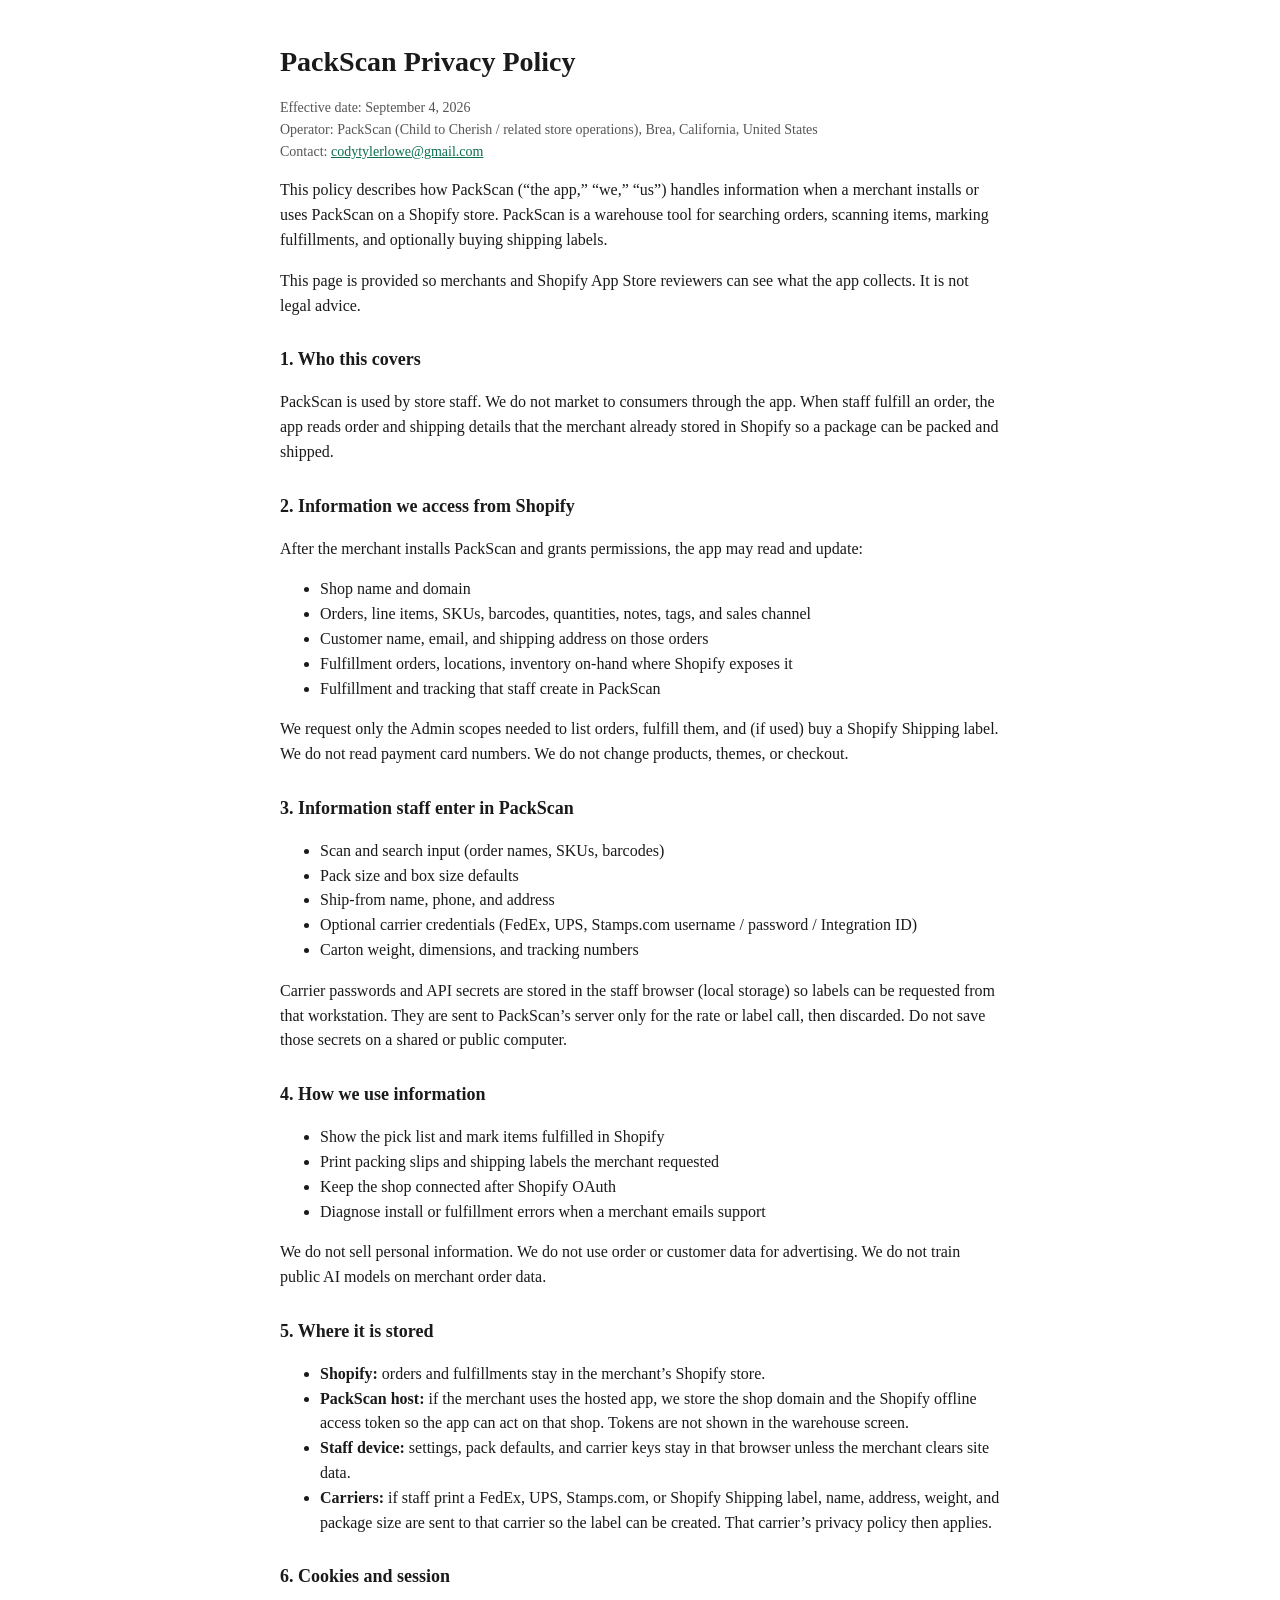
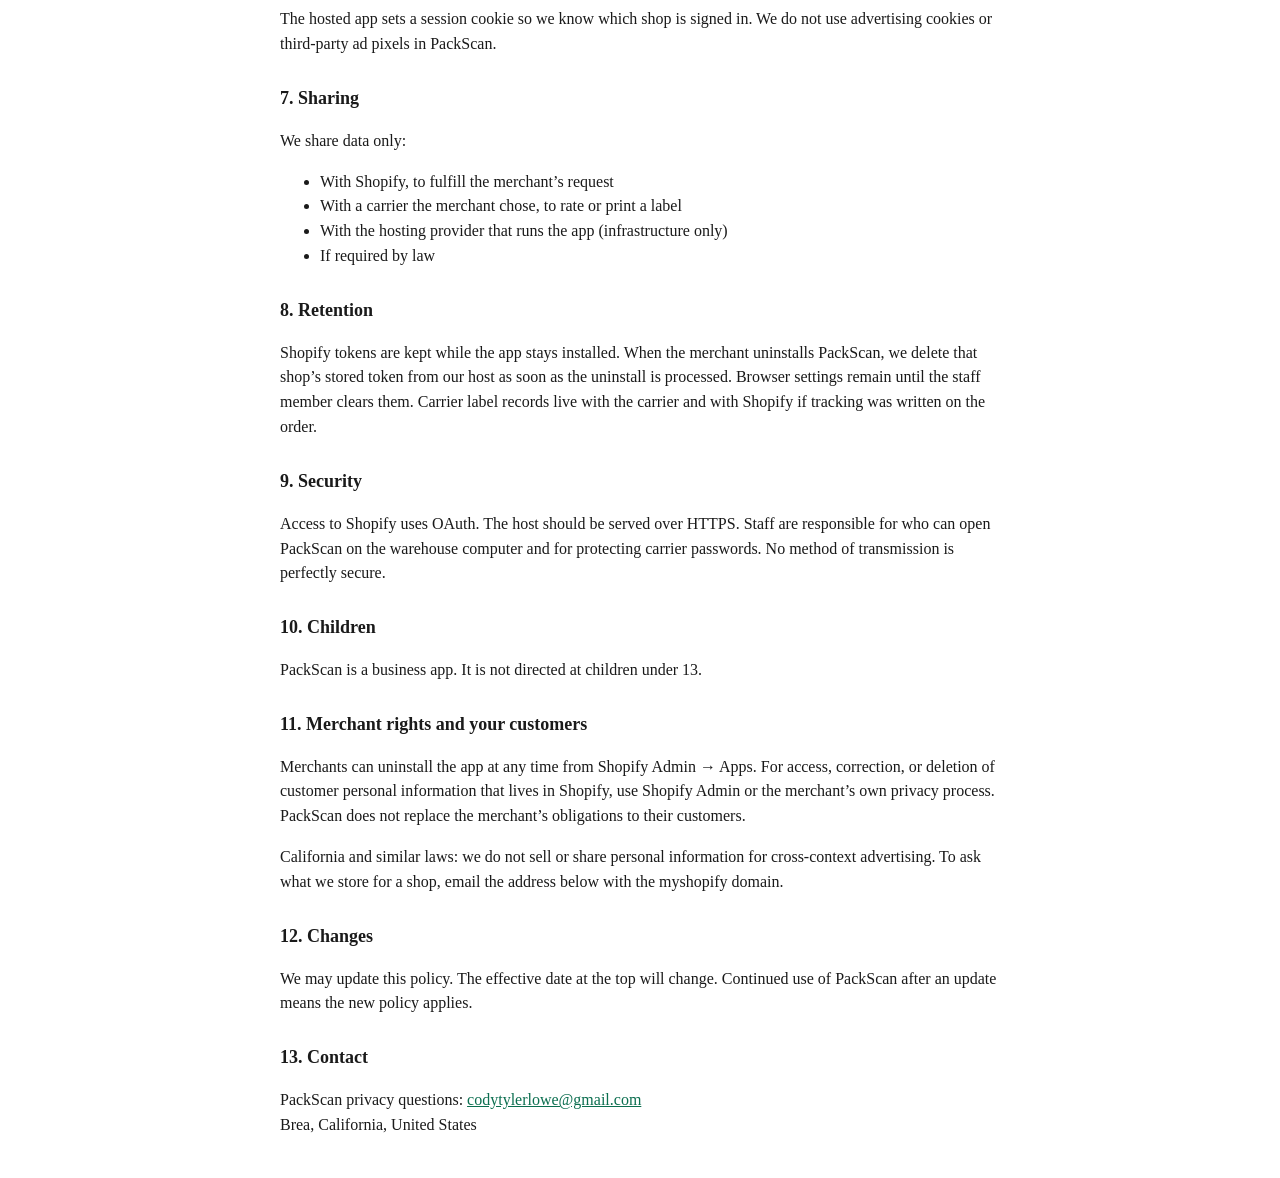
==== privacy.html @ 64a0c382 "Initial PackScan app setup" ====
<!DOCTYPE html>
<html lang="en">
<head>
  <meta charset="utf-8" />
  <meta name="viewport" content="width=device-width, initial-scale=1" />
  <title>PackScan Privacy Policy</title>
  <style>
    body { font-family: Georgia, "Times New Roman", serif; max-width: 720px; margin: 40px auto; padding: 0 20px; color: #1a1a1a; line-height: 1.55; }
    h1 { font-size: 28px; margin-bottom: 8px; }
    h2 { font-size: 18px; margin-top: 28px; }
    p, li { font-size: 16px; }
    .meta { color: #555; font-size: 14px; }
    a { color: #0b6e4f; }
  </style>
</head>
<body>
  <h1>PackScan Privacy Policy</h1>
  <p class="meta">Effective date: September 4, 2026<br />Operator: PackScan (Child to Cherish / related store operations), Brea, California, United States<br />Contact: <a href="mailto:codytylerlowe@gmail.com">codytylerlowe@gmail.com</a></p>

  <p>This policy describes how PackScan (“the app,” “we,” “us”) handles information when a merchant installs or uses PackScan on a Shopify store. PackScan is a warehouse tool for searching orders, scanning items, marking fulfillments, and optionally buying shipping labels.</p>
  <p>This page is provided so merchants and Shopify App Store reviewers can see what the app collects. It is not legal advice.</p>

  <h2>1. Who this covers</h2>
  <p>PackScan is used by store staff. We do not market to consumers through the app. When staff fulfill an order, the app reads order and shipping details that the merchant already stored in Shopify so a package can be packed and shipped.</p>

  <h2>2. Information we access from Shopify</h2>
  <p>After the merchant installs PackScan and grants permissions, the app may read and update:</p>
  <ul>
    <li>Shop name and domain</li>
    <li>Orders, line items, SKUs, barcodes, quantities, notes, tags, and sales channel</li>
    <li>Customer name, email, and shipping address on those orders</li>
    <li>Fulfillment orders, locations, inventory on-hand where Shopify exposes it</li>
    <li>Fulfillment and tracking that staff create in PackScan</li>
  </ul>
  <p>We request only the Admin scopes needed to list orders, fulfill them, and (if used) buy a Shopify Shipping label. We do not read payment card numbers. We do not change products, themes, or checkout.</p>

  <h2>3. Information staff enter in PackScan</h2>
  <ul>
    <li>Scan and search input (order names, SKUs, barcodes)</li>
    <li>Pack size and box size defaults</li>
    <li>Ship-from name, phone, and address</li>
    <li>Optional carrier credentials (FedEx, UPS, Stamps.com username / password / Integration ID)</li>
    <li>Carton weight, dimensions, and tracking numbers</li>
  </ul>
  <p>Carrier passwords and API secrets are stored in the staff browser (local storage) so labels can be requested from that workstation. They are sent to PackScan’s server only for the rate or label call, then discarded. Do not save those secrets on a shared or public computer.</p>

  <h2>4. How we use information</h2>
  <ul>
    <li>Show the pick list and mark items fulfilled in Shopify</li>
    <li>Print packing slips and shipping labels the merchant requested</li>
    <li>Keep the shop connected after Shopify OAuth</li>
    <li>Diagnose install or fulfillment errors when a merchant emails support</li>
  </ul>
  <p>We do not sell personal information. We do not use order or customer data for advertising. We do not train public AI models on merchant order data.</p>

  <h2>5. Where it is stored</h2>
  <ul>
    <li><strong>Shopify:</strong> orders and fulfillments stay in the merchant’s Shopify store.</li>
    <li><strong>PackScan host:</strong> if the merchant uses the hosted app, we store the shop domain and the Shopify offline access token so the app can act on that shop. Tokens are not shown in the warehouse screen.</li>
    <li><strong>Staff device:</strong> settings, pack defaults, and carrier keys stay in that browser unless the merchant clears site data.</li>
    <li><strong>Carriers:</strong> if staff print a FedEx, UPS, Stamps.com, or Shopify Shipping label, name, address, weight, and package size are sent to that carrier so the label can be created. That carrier’s privacy policy then applies.</li>
  </ul>

  <h2>6. Cookies and session</h2>
  <p>The hosted app sets a session cookie so we know which shop is signed in. We do not use advertising cookies or third-party ad pixels in PackScan.</p>

  <h2>7. Sharing</h2>
  <p>We share data only:</p>
  <ul>
    <li>With Shopify, to fulfill the merchant’s request</li>
    <li>With a carrier the merchant chose, to rate or print a label</li>
    <li>With the hosting provider that runs the app (infrastructure only)</li>
    <li>If required by law</li>
  </ul>

  <h2>8. Retention</h2>
  <p>Shopify tokens are kept while the app stays installed. When the merchant uninstalls PackScan, we delete that shop’s stored token from our host as soon as the uninstall is processed. Browser settings remain until the staff member clears them. Carrier label records live with the carrier and with Shopify if tracking was written on the order.</p>

  <h2>9. Security</h2>
  <p>Access to Shopify uses OAuth. The host should be served over HTTPS. Staff are responsible for who can open PackScan on the warehouse computer and for protecting carrier passwords. No method of transmission is perfectly secure.</p>

  <h2>10. Children</h2>
  <p>PackScan is a business app. It is not directed at children under 13.</p>

  <h2>11. Merchant rights and your customers</h2>
  <p>Merchants can uninstall the app at any time from Shopify Admin → Apps. For access, correction, or deletion of customer personal information that lives in Shopify, use Shopify Admin or the merchant’s own privacy process. PackScan does not replace the merchant’s obligations to their customers.</p>
  <p>California and similar laws: we do not sell or share personal information for cross-context advertising. To ask what we store for a shop, email the address below with the myshopify domain.</p>

  <h2>12. Changes</h2>
  <p>We may update this policy. The effective date at the top will change. Continued use of PackScan after an update means the new policy applies.</p>

  <h2>13. Contact</h2>
  <p>PackScan privacy questions: <a href="mailto:codytylerlowe@gmail.com">codytylerlowe@gmail.com</a><br />
  Brea, California, United States</p>
</body>
</html>
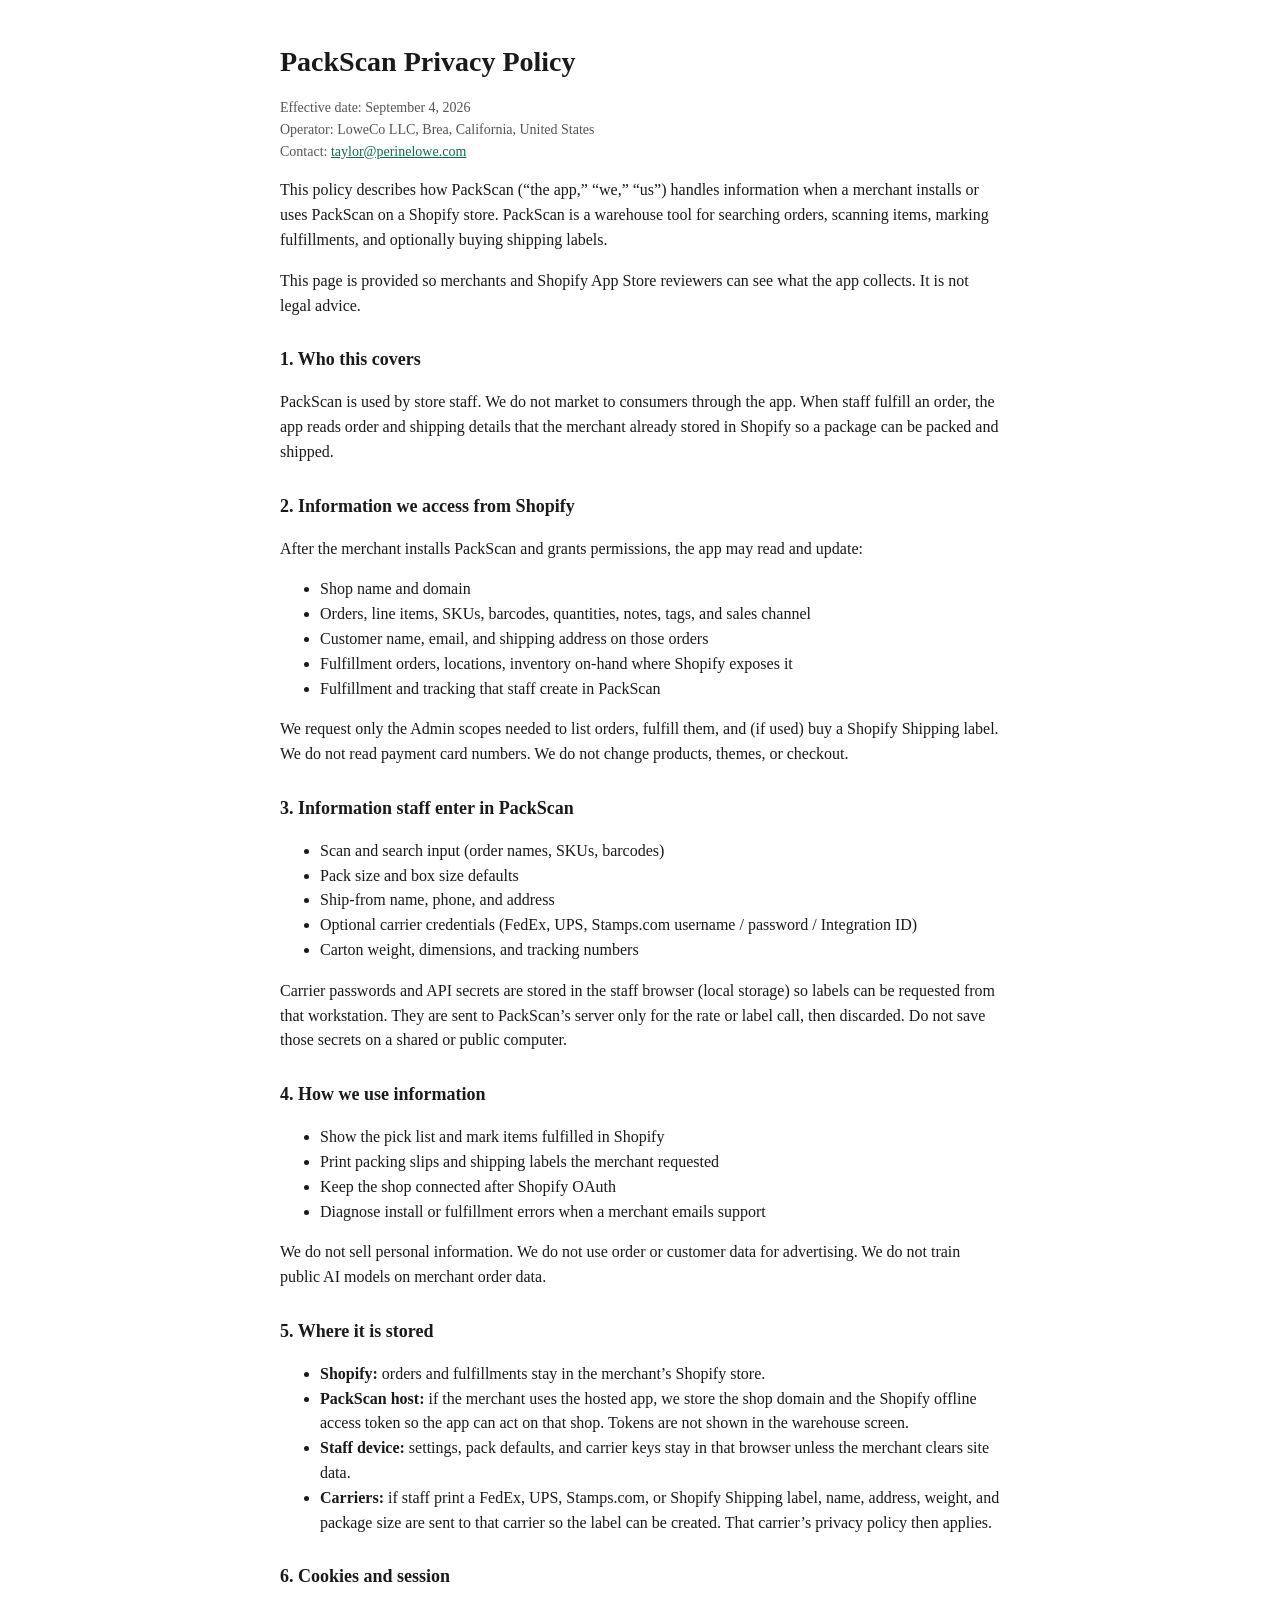
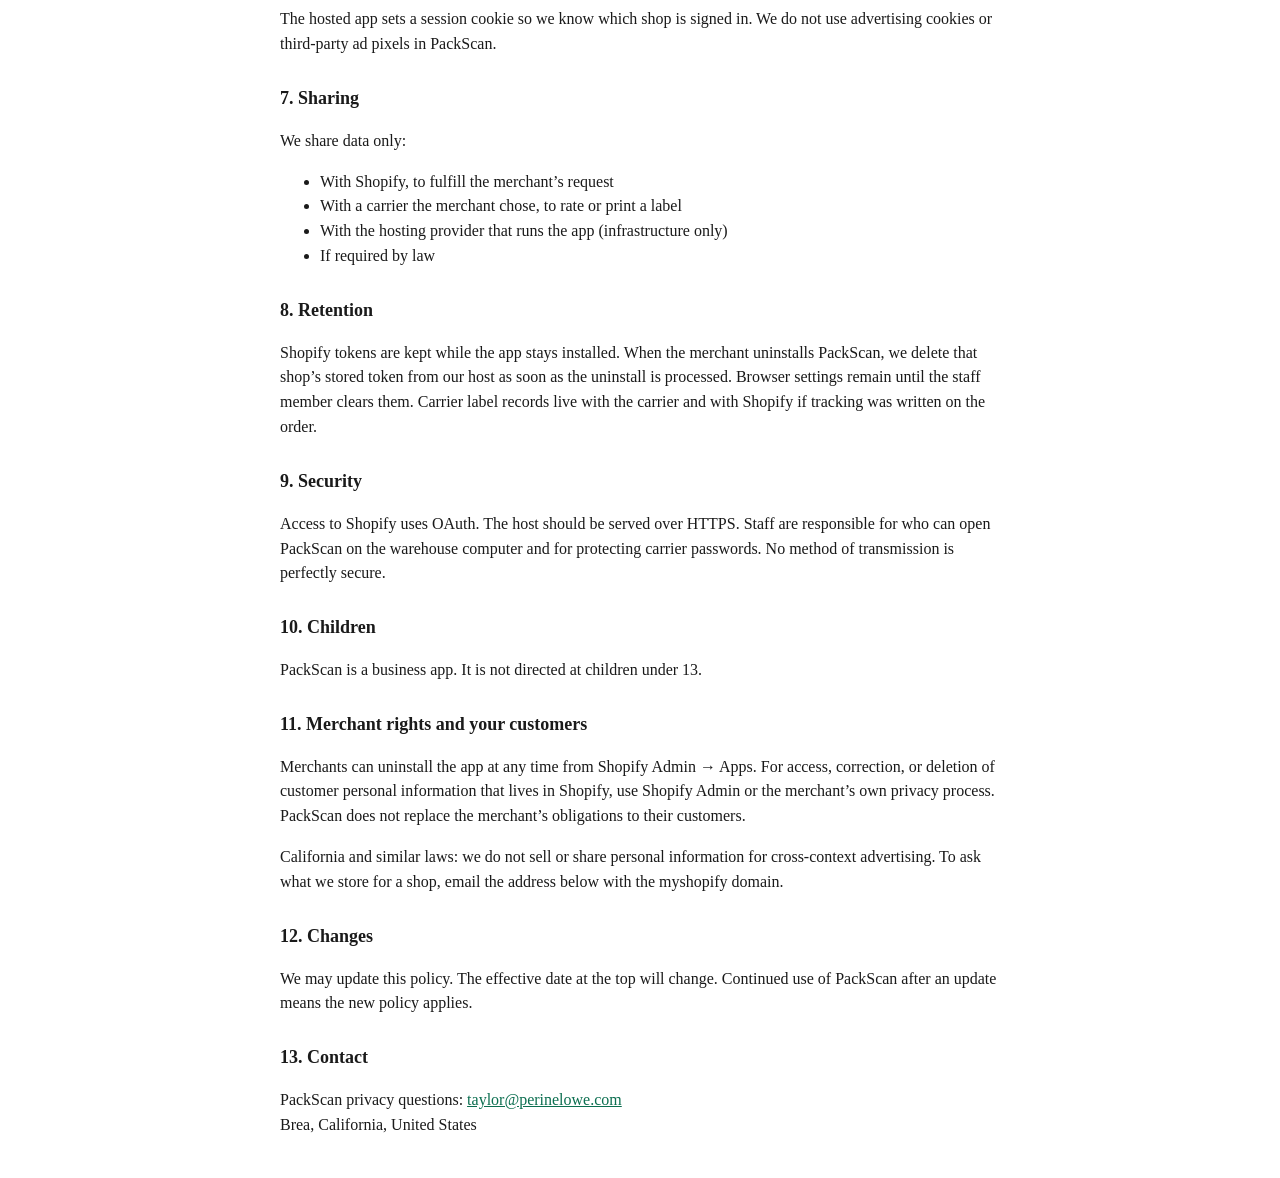
==== commit b0f43623: "Set up ConnectWiser operations workspace" ====
--- a/privacy.html
+++ b/privacy.html
@@ -15,7 +15,7 @@
 </head>
 <body>
   <h1>PackScan Privacy Policy</h1>
-  <p class="meta">Effective date: September 4, 2026<br />Operator: PackScan (Child to Cherish / related store operations), Brea, California, United States<br />Contact: <a href="mailto:codytylerlowe@gmail.com">codytylerlowe@gmail.com</a></p>
+  <p class="meta">Effective date: September 4, 2026<br />Operator: LoweCo LLC, Brea, California, United States<br />Contact: <a href="mailto:taylor@perinelowe.com">taylor@perinelowe.com</a></p>
 
   <p>This policy describes how PackScan (“the app,” “we,” “us”) handles information when a merchant installs or uses PackScan on a Shopify store. PackScan is a warehouse tool for searching orders, scanning items, marking fulfillments, and optionally buying shipping labels.</p>
   <p>This page is provided so merchants and Shopify App Store reviewers can see what the app collects. It is not legal advice.</p>
@@ -90,7 +90,7 @@
   <p>We may update this policy. The effective date at the top will change. Continued use of PackScan after an update means the new policy applies.</p>
 
   <h2>13. Contact</h2>
-  <p>PackScan privacy questions: <a href="mailto:codytylerlowe@gmail.com">codytylerlowe@gmail.com</a><br />
+  <p>PackScan privacy questions: <a href="mailto:taylor@perinelowe.com">taylor@perinelowe.com</a><br />
   Brea, California, United States</p>
 </body>
 </html>
